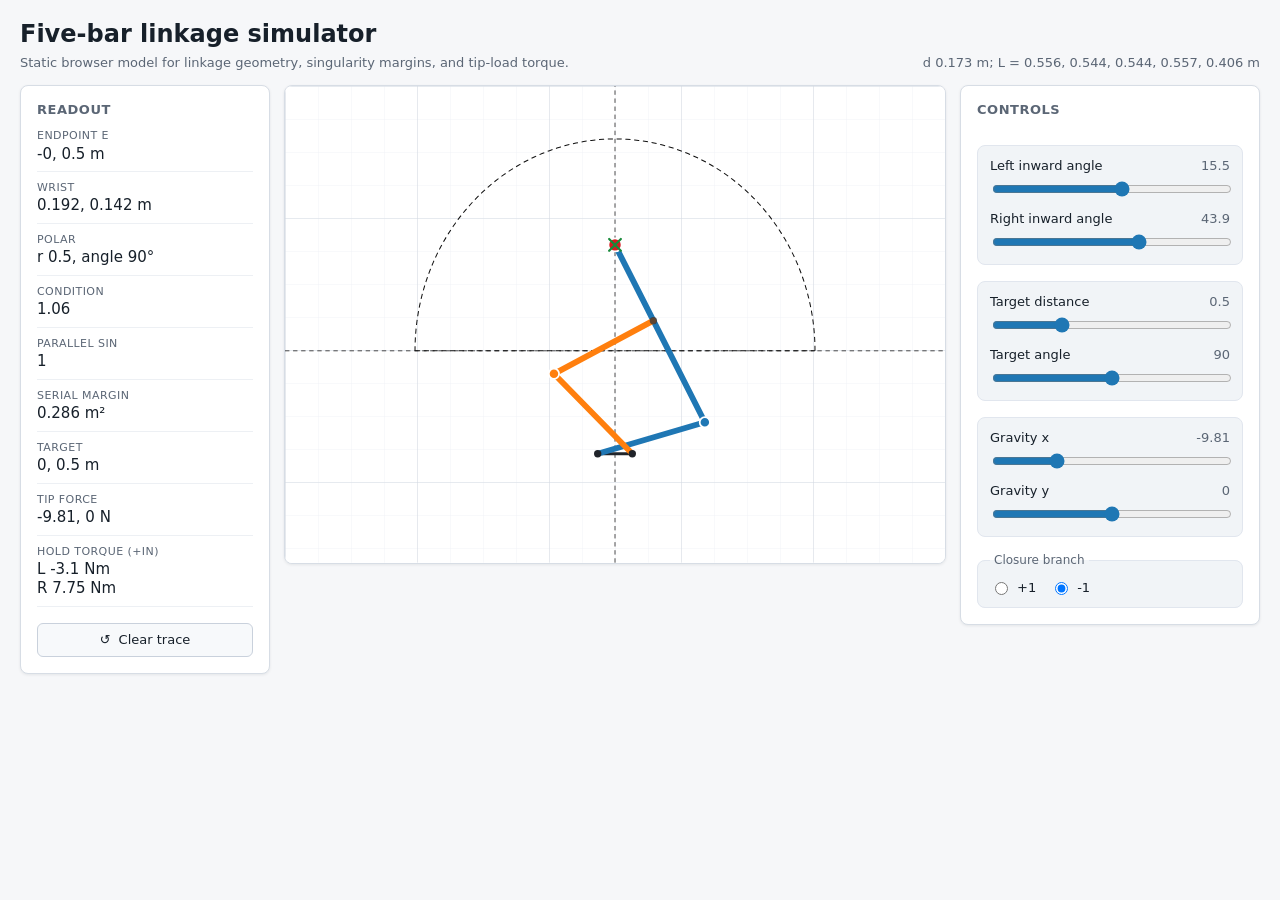
==== web/index.html @ baa2a6db "Add static web simulator" ====
<!doctype html>
<html lang="en">
  <head>
    <meta charset="utf-8" />
    <meta name="viewport" content="width=device-width, initial-scale=1" />
    <title>Five-bar linkage simulator</title>
    <link rel="stylesheet" href="./styles.css" />
  </head>
  <body>
    <main class="app-shell">
      <header class="app-header">
        <div>
          <h1>Five-bar linkage simulator</h1>
          <p>Static browser model for linkage geometry, singularity margins, and tip-load torque.</p>
        </div>
        <div class="config-summary" id="configSummary"></div>
      </header>

      <section class="workspace">
        <aside class="readout-panel" aria-label="Pose readout">
          <h2>Readout</h2>
          <dl id="readout"></dl>
          <button id="clearTrace" type="button" title="Clear trajectory trace">
            <span aria-hidden="true">↺</span>
            Clear trace
          </button>
        </aside>

        <section class="plot-panel" aria-label="Linkage plot">
          <svg id="plot" viewBox="0 0 900 650" role="img" aria-label="Five-bar linkage plot">
            <defs>
              <pattern id="minorGrid" width="45" height="45" patternUnits="userSpaceOnUse">
                <path d="M 45 0 L 0 0 0 45" fill="none" stroke="#eceff3" stroke-width="1" />
              </pattern>
              <pattern id="majorGrid" width="180" height="180" patternUnits="userSpaceOnUse">
                <rect width="180" height="180" fill="url(#minorGrid)" />
                <path d="M 180 0 L 0 0 0 180" fill="none" stroke="#d4dae2" stroke-width="1.4" />
              </pattern>
            </defs>
            <rect width="900" height="650" fill="url(#majorGrid)" />
            <g id="plotLayer"></g>
          </svg>
        </section>

        <aside class="control-panel" aria-label="Simulator controls">
          <h2>Controls</h2>
          <div class="control-group">
            <label>
              <span>Left inward angle</span>
              <output id="leftAngleValue"></output>
              <input id="leftAngle" type="range" min="-180" max="180" step="0.1" />
            </label>
            <label>
              <span>Right inward angle</span>
              <output id="rightAngleValue"></output>
              <input id="rightAngle" type="range" min="-180" max="180" step="0.1" />
            </label>
          </div>

          <div class="control-group">
            <label>
              <span>Target distance</span>
              <output id="distanceValue"></output>
              <input id="targetDistance" type="range" min="0" max="1.8" step="0.001" />
            </label>
            <label>
              <span>Target angle</span>
              <output id="targetAngleValue"></output>
              <input id="targetAngle" type="range" min="0" max="180" step="0.1" />
            </label>
          </div>

          <div class="control-group">
            <label>
              <span>Gravity x</span>
              <output id="gravityXValue"></output>
              <input id="gravityX" type="range" min="-20" max="20" step="0.01" />
            </label>
            <label>
              <span>Gravity y</span>
              <output id="gravityYValue"></output>
              <input id="gravityY" type="range" min="-20" max="20" step="0.01" />
            </label>
          </div>

          <fieldset class="branch-control">
            <legend>Closure branch</legend>
            <label><input type="radio" name="branch" value="1" /> +1</label>
            <label><input type="radio" name="branch" value="-1" /> -1</label>
          </fieldset>
        </aside>
      </section>
    </main>

    <script type="module" src="./app.js"></script>
  </body>
</html>
---- web/styles.css ----
:root {
  color-scheme: light;
  --bg: #f6f7f9;
  --panel: #ffffff;
  --panel-muted: #f1f4f7;
  --text: #17202a;
  --muted: #5b6675;
  --border: #d7dde5;
  --blue: #1f77b4;
  --orange: #ff7f0e;
  --green: #178a39;
  --red: #d71920;
  --purple: #8d65c5;
  --shadow: 0 1px 3px rgba(16, 24, 40, 0.08);
  font-family:
    Inter, ui-sans-serif, system-ui, -apple-system, BlinkMacSystemFont, "Segoe UI", sans-serif;
}

* {
  box-sizing: border-box;
}

body {
  margin: 0;
  min-height: 100vh;
  background: var(--bg);
  color: var(--text);
}

.app-shell {
  width: min(1680px, 100%);
  margin: 0 auto;
  padding: 20px;
}

.app-header {
  display: flex;
  align-items: flex-end;
  justify-content: space-between;
  gap: 24px;
  margin-bottom: 14px;
}

h1,
h2,
p {
  margin: 0;
}

h1 {
  font-size: 24px;
  font-weight: 680;
  line-height: 1.2;
}

h2 {
  font-size: 13px;
  font-weight: 720;
  text-transform: uppercase;
  color: var(--muted);
  letter-spacing: 0.04em;
  margin-bottom: 12px;
}

.app-header p,
.config-summary {
  margin-top: 5px;
  color: var(--muted);
  font-size: 13px;
  line-height: 1.35;
}

.config-summary {
  text-align: right;
  white-space: nowrap;
}

.workspace {
  display: grid;
  grid-template-columns: minmax(210px, 250px) minmax(480px, 1fr) minmax(230px, 300px);
  gap: 14px;
  align-items: start;
}

.readout-panel,
.plot-panel,
.control-panel {
  background: var(--panel);
  border: 1px solid var(--border);
  border-radius: 8px;
  box-shadow: var(--shadow);
}

.readout-panel,
.control-panel {
  padding: 16px;
}

.plot-panel {
  overflow: hidden;
}

#plot {
  display: block;
  width: 100%;
  height: auto;
  aspect-ratio: 900 / 650;
  background: white;
}

dl {
  display: grid;
  grid-template-columns: 1fr;
  gap: 9px;
  margin: 0 0 16px;
}

.metric {
  display: grid;
  gap: 2px;
  padding-bottom: 8px;
  border-bottom: 1px solid #edf0f4;
}

.metric dt {
  color: var(--muted);
  font-size: 11px;
  line-height: 1.2;
  text-transform: uppercase;
  letter-spacing: 0.04em;
}

.metric dd {
  margin: 0;
  font-variant-numeric: tabular-nums;
  font-size: 15px;
  line-height: 1.25;
}

.control-panel {
  display: grid;
  gap: 16px;
  align-content: start;
}

.control-group {
  display: grid;
  gap: 12px;
  padding: 12px;
  background: var(--panel-muted);
  border: 1px solid #e1e6ee;
  border-radius: 8px;
}

label {
  display: grid;
  grid-template-columns: 1fr auto;
  gap: 6px 10px;
  align-items: center;
  font-size: 13px;
  color: var(--text);
}

output {
  min-width: 56px;
  text-align: right;
  color: var(--muted);
  font-variant-numeric: tabular-nums;
}

input[type="range"] {
  grid-column: 1 / -1;
  width: 100%;
  accent-color: var(--blue);
}

.branch-control {
  display: flex;
  gap: 14px;
  margin: 0;
  padding: 12px;
  border: 1px solid #e1e6ee;
  border-radius: 8px;
  background: var(--panel-muted);
}

.branch-control legend {
  padding: 0 4px;
  color: var(--muted);
  font-size: 12px;
}

.branch-control label {
  display: flex;
  gap: 6px;
}

button {
  display: inline-flex;
  align-items: center;
  justify-content: center;
  gap: 8px;
  width: 100%;
  height: 34px;
  border: 1px solid #c9d1dc;
  border-radius: 6px;
  background: #f7f9fb;
  color: var(--text);
  font: inherit;
  font-size: 13px;
  cursor: pointer;
}

button:hover {
  background: #eef2f7;
}

.axis-line {
  stroke: #222;
  stroke-width: 1.1;
  stroke-dasharray: 6 5;
}

.guide-line {
  fill: none;
  stroke: #111;
  stroke-width: 1.4;
  stroke-dasharray: 7 5;
}

.trace {
  fill: none;
  stroke: rgba(215, 25, 32, 0.32);
  stroke-width: 2;
}

.base {
  stroke: #20242a;
  stroke-width: 4;
}

.left-link,
.right-link {
  fill: none;
  stroke-width: 8;
  stroke-linecap: round;
  stroke-linejoin: round;
}

.left-link {
  stroke: var(--blue);
}

.right-link {
  stroke: var(--orange);
}

.node {
  stroke: #ffffff;
  stroke-width: 2.4;
}

.target {
  stroke: var(--green);
  stroke-width: 3;
  stroke-linecap: round;
}

.unreachable {
  color: #a43b00;
}

@media (max-width: 980px) {
  .app-shell {
    padding: 12px;
  }

  .app-header {
    display: block;
  }

  .config-summary {
    text-align: left;
    white-space: normal;
  }

  .workspace {
    grid-template-columns: 1fr;
  }

  .plot-panel {
    order: 1;
  }

  .readout-panel {
    order: 2;
  }

  .control-panel {
    order: 3;
  }

  #plot {
    min-height: 420px;
  }
}
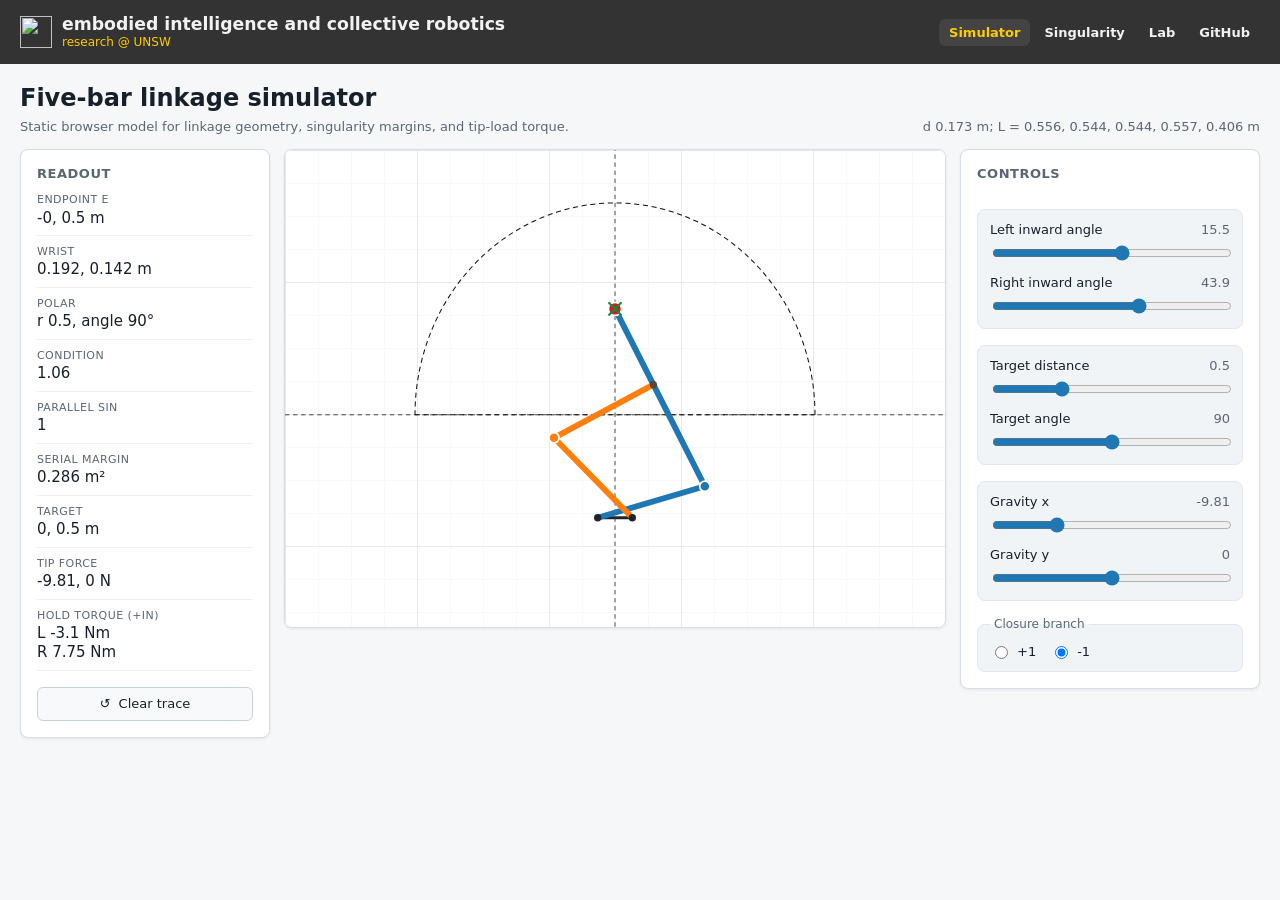
==== commit 47f2be6c: "Add singularity web page" ====
--- a/web/index.html
+++ b/web/index.html
@@ -7,14 +7,30 @@
     <link rel="stylesheet" href="./styles.css" />
   </head>
   <body>
+    <header class="lab-header">
+      <a class="lab-brand" href="https://unswei.github.io/">
+        <img src="https://unswei.github.io/images/eicrl-logo-32x32.png" alt="" width="32" height="32" />
+        <span>
+          <strong>embodied intelligence and collective robotics</strong>
+          <small>research @ UNSW</small>
+        </span>
+      </a>
+      <nav class="lab-nav" aria-label="Five-bar tools">
+        <a class="active" href="./">Simulator</a>
+        <a href="./singularity.html">Singularity</a>
+        <a href="https://unswei.github.io/">Lab</a>
+        <a href="https://github.com/unswei/fivebar">GitHub</a>
+      </nav>
+      </header>
+
     <main class="app-shell">
-      <header class="app-header">
+      <section class="tool-heading">
         <div>
           <h1>Five-bar linkage simulator</h1>
           <p>Static browser model for linkage geometry, singularity margins, and tip-load torque.</p>
         </div>
         <div class="config-summary" id="configSummary"></div>
-      </header>
+      </section>
 
       <section class="workspace">
         <aside class="readout-panel" aria-label="Pose readout">
--- a/web/styles.css
+++ b/web/styles.css
@@ -27,13 +27,82 @@
   color: var(--text);
 }
 
+.lab-header {
+  display: flex;
+  align-items: center;
+  justify-content: space-between;
+  gap: 24px;
+  min-height: 64px;
+  padding: 10px 20px;
+  background: #333333;
+  color: #f2f2f2;
+}
+
+.lab-brand {
+  display: flex;
+  align-items: center;
+  gap: 10px;
+  min-width: 0;
+  color: inherit;
+  text-decoration: none;
+}
+
+.lab-brand img {
+  flex: 0 0 auto;
+}
+
+.lab-brand span {
+  display: grid;
+  gap: 1px;
+  min-width: 0;
+}
+
+.lab-brand strong {
+  overflow: hidden;
+  font-size: clamp(15px, 1.35vw, 20px);
+  font-weight: 680;
+  line-height: 1.12;
+  text-overflow: ellipsis;
+  white-space: nowrap;
+}
+
+.lab-brand small {
+  color: #ffcc00;
+  font-size: 12px;
+  line-height: 1.1;
+}
+
+.lab-nav {
+  display: flex;
+  align-items: center;
+  gap: 4px;
+  flex-wrap: wrap;
+  justify-content: flex-end;
+}
+
+.lab-nav a {
+  color: #f2f2f2;
+  border-radius: 6px;
+  padding: 7px 10px;
+  font-size: 13px;
+  font-weight: 560;
+  line-height: 1;
+  text-decoration: none;
+}
+
+.lab-nav a:hover,
+.lab-nav a.active {
+  color: #ffcc00;
+  background: rgba(255, 255, 255, 0.08);
+}
+
 .app-shell {
   width: min(1680px, 100%);
   margin: 0 auto;
   padding: 20px;
 }
 
-.app-header {
+.tool-heading {
   display: flex;
   align-items: flex-end;
   justify-content: space-between;
@@ -62,7 +131,7 @@
   margin-bottom: 12px;
 }
 
-.app-header p,
+.tool-heading p,
 .config-summary {
   margin-top: 5px;
   color: var(--muted);
@@ -270,13 +339,103 @@
   color: #a43b00;
 }
 
+.singularity-layout {
+  display: grid;
+  grid-template-columns: minmax(560px, 1fr) minmax(260px, 340px);
+  gap: 14px;
+  align-items: start;
+}
+
+.singularity-plots {
+  display: grid;
+  grid-template-columns: repeat(2, minmax(0, 1fr));
+  gap: 14px;
+}
+
+.singularity-card,
+.singularity-side {
+  background: var(--panel);
+  border: 1px solid var(--border);
+  border-radius: 8px;
+  box-shadow: var(--shadow);
+}
+
+.singularity-card {
+  overflow: hidden;
+}
+
+.singularity-card h2,
+.singularity-side h2 {
+  padding: 14px 16px 0;
+}
+
+.singularity-card canvas {
+  display: block;
+  width: 100%;
+  aspect-ratio: 1 / 1;
+}
+
+.singularity-side {
+  display: grid;
+  gap: 16px;
+  padding: 16px;
+}
+
+.singularity-side h2 {
+  padding: 0;
+}
+
+.plot-note {
+  margin: 0;
+  color: var(--muted);
+  font-size: 13px;
+  line-height: 1.45;
+}
+
+select {
+  width: 100%;
+  height: 34px;
+  border: 1px solid #c9d1dc;
+  border-radius: 6px;
+  background: white;
+  color: var(--text);
+  font: inherit;
+  font-size: 13px;
+}
+
+.legend-stack {
+  display: grid;
+  gap: 8px;
+  font-size: 13px;
+}
+
+.legend-row {
+  display: flex;
+  align-items: center;
+  gap: 8px;
+}
+
+.swatch {
+  display: inline-block;
+  width: 18px;
+  height: 10px;
+  border: 1px solid rgba(0, 0, 0, 0.2);
+  border-radius: 2px;
+}
+
 @media (max-width: 980px) {
   .app-shell {
     padding: 12px;
   }
 
-  .app-header {
+  .lab-header,
+  .tool-heading {
     display: block;
+  }
+
+  .lab-nav {
+    justify-content: flex-start;
+    margin-top: 10px;
   }
 
   .config-summary {
@@ -284,7 +443,9 @@
     white-space: normal;
   }
 
-  .workspace {
+  .workspace,
+  .singularity-layout,
+  .singularity-plots {
     grid-template-columns: 1fr;
   }
 
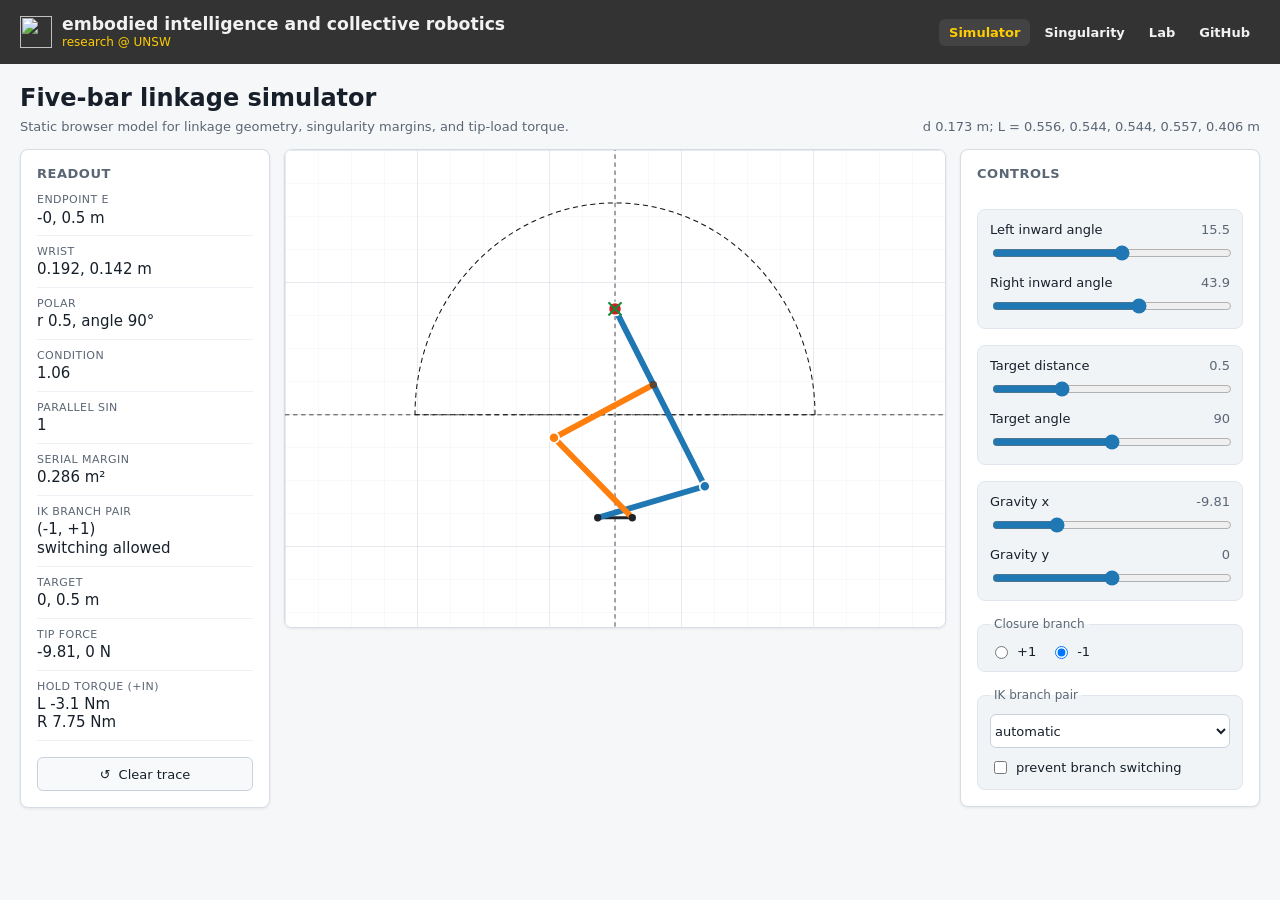
==== commit f8a901ab: "Add fixed IK branch controls" ====
--- a/web/index.html
+++ b/web/index.html
@@ -104,6 +104,18 @@
             <label><input type="radio" name="branch" value="1" /> +1</label>
             <label><input type="radio" name="branch" value="-1" /> -1</label>
           </fieldset>
+
+          <fieldset class="branch-control branch-control-vertical">
+            <legend>IK branch pair</legend>
+            <select id="ikBranchPair">
+              <option value="auto">automatic</option>
+              <option value="1,1">(+1, +1)</option>
+              <option value="1,-1">(+1, -1)</option>
+              <option value="-1,1">(-1, +1)</option>
+              <option value="-1,-1">(-1, -1)</option>
+            </select>
+            <label><input id="preventBranchSwitching" type="checkbox" /> prevent branch switching</label>
+          </fieldset>
         </aside>
       </section>
     </main>
--- a/web/styles.css
+++ b/web/styles.css
@@ -253,6 +253,11 @@
   background: var(--panel-muted);
 }
 
+.branch-control-vertical {
+  display: grid;
+  gap: 10px;
+}
+
 .branch-control legend {
   padding: 0 4px;
   color: var(--muted);
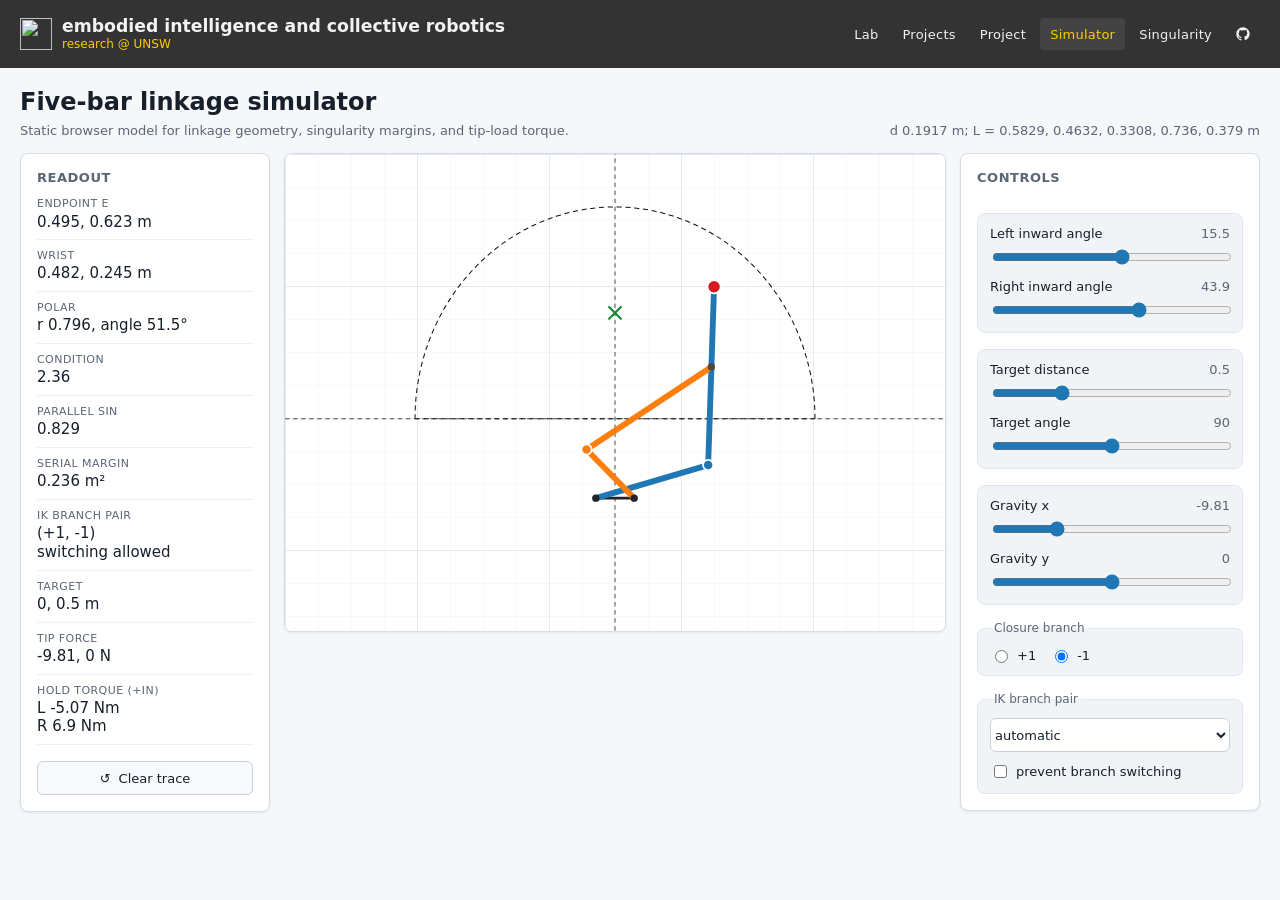
==== commit 68c68496: "Match lab header style" ====
--- a/web/index.html
+++ b/web/index.html
@@ -8,20 +8,26 @@
   </head>
   <body>
     <header class="lab-header">
-      <a class="lab-brand" href="https://unswei.github.io/">
+      <a class="lab-brand" href="https://unswei.github.io/" title="embodied intelligence and collective robotics">
         <img src="https://unswei.github.io/images/eicrl-logo-32x32.png" alt="" width="32" height="32" />
-        <span>
-          <strong>embodied intelligence and collective robotics</strong>
-          <small>research @ UNSW</small>
+        <span class="lab-brand-copy">
+          <strong class="lab-title">embodied intelligence and collective robotics</strong>
+          <small class="lab-subtitle">research @ UNSW</small>
         </span>
       </a>
       <nav class="lab-nav" aria-label="Five-bar tools">
+        <a href="https://unswei.github.io/">Lab</a>
+        <a href="https://unswei.github.io/projects/">Projects</a>
+        <a href="https://unswei.github.io/projects/fivebar/">Project</a>
         <a class="active" href="./">Simulator</a>
         <a href="./singularity.html">Singularity</a>
-        <a href="https://unswei.github.io/">Lab</a>
-        <a href="https://github.com/unswei/fivebar">GitHub</a>
+        <a class="lab-nav-icon" href="https://github.com/unswei/fivebar" aria-label="Five-bar GitHub repository" title="GitHub repository">
+          <svg viewBox="0 0 24 24" aria-hidden="true" width="18" height="18">
+            <path d="M12 .5C5.65.5.5 5.65.5 12c0 5.1 3.29 9.41 7.86 10.94.58.11.79-.25.79-.56v-2.16c-3.2.7-3.87-1.37-3.87-1.37-.52-1.33-1.28-1.69-1.28-1.69-1.05-.72.08-.7.08-.7 1.16.08 1.77 1.19 1.77 1.19 1.03 1.76 2.7 1.25 3.36.96.1-.75.4-1.25.73-1.54-2.55-.29-5.23-1.28-5.23-5.68 0-1.25.45-2.28 1.18-3.08-.12-.29-.51-1.46.11-3.04 0 0 .96-.31 3.16 1.18A10.9 10.9 0 0 1 12 5.56c.98 0 1.95.13 2.86.38 2.19-1.49 3.15-1.18 3.15-1.18.63 1.58.23 2.75.12 3.04.73.8 1.17 1.83 1.17 3.08 0 4.42-2.69 5.39-5.25 5.68.41.35.78 1.05.78 2.12v3.14c0 .31.21.67.8.56A11.52 11.52 0 0 0 23.5 12C23.5 5.65 18.35.5 12 .5Z" />
+          </svg>
+        </a>
       </nav>
-      </header>
+    </header>
 
     <main class="app-shell">
       <section class="tool-heading">
--- a/web/styles.css
+++ b/web/styles.css
@@ -32,7 +32,7 @@
   align-items: center;
   justify-content: space-between;
   gap: 24px;
-  min-height: 64px;
+  min-height: 68px;
   padding: 10px 20px;
   background: #333333;
   color: #f2f2f2;
@@ -43,6 +43,7 @@
   align-items: center;
   gap: 10px;
   min-width: 0;
+  font-family: Oswald, Inter, "Segoe UI", system-ui, -apple-system, Arial, sans-serif;
   color: inherit;
   text-decoration: none;
 }
@@ -51,13 +52,13 @@
   flex: 0 0 auto;
 }
 
-.lab-brand span {
+.lab-brand-copy {
   display: grid;
   gap: 1px;
   min-width: 0;
 }
 
-.lab-brand strong {
+.lab-title {
   overflow: hidden;
   font-size: clamp(15px, 1.35vw, 20px);
   font-weight: 680;
@@ -66,7 +67,7 @@
   white-space: nowrap;
 }
 
-.lab-brand small {
+.lab-subtitle {
   color: #ffcc00;
   font-size: 12px;
   line-height: 1.1;
@@ -81,12 +82,17 @@
 }
 
 .lab-nav a {
+  display: inline-flex;
+  align-items: center;
+  justify-content: center;
+  min-height: 32px;
   color: #f2f2f2;
-  border-radius: 6px;
+  border-radius: 4px;
   padding: 7px 10px;
   font-size: 13px;
-  font-weight: 560;
+  font-weight: 500;
   line-height: 1;
+  letter-spacing: 0.02em;
   text-decoration: none;
 }
 
@@ -94,6 +100,16 @@
 .lab-nav a.active {
   color: #ffcc00;
   background: rgba(255, 255, 255, 0.08);
+}
+
+.lab-nav-icon {
+  width: 34px;
+  padding: 7px;
+}
+
+.lab-nav-icon svg {
+  display: block;
+  fill: currentColor;
 }
 
 .app-shell {
